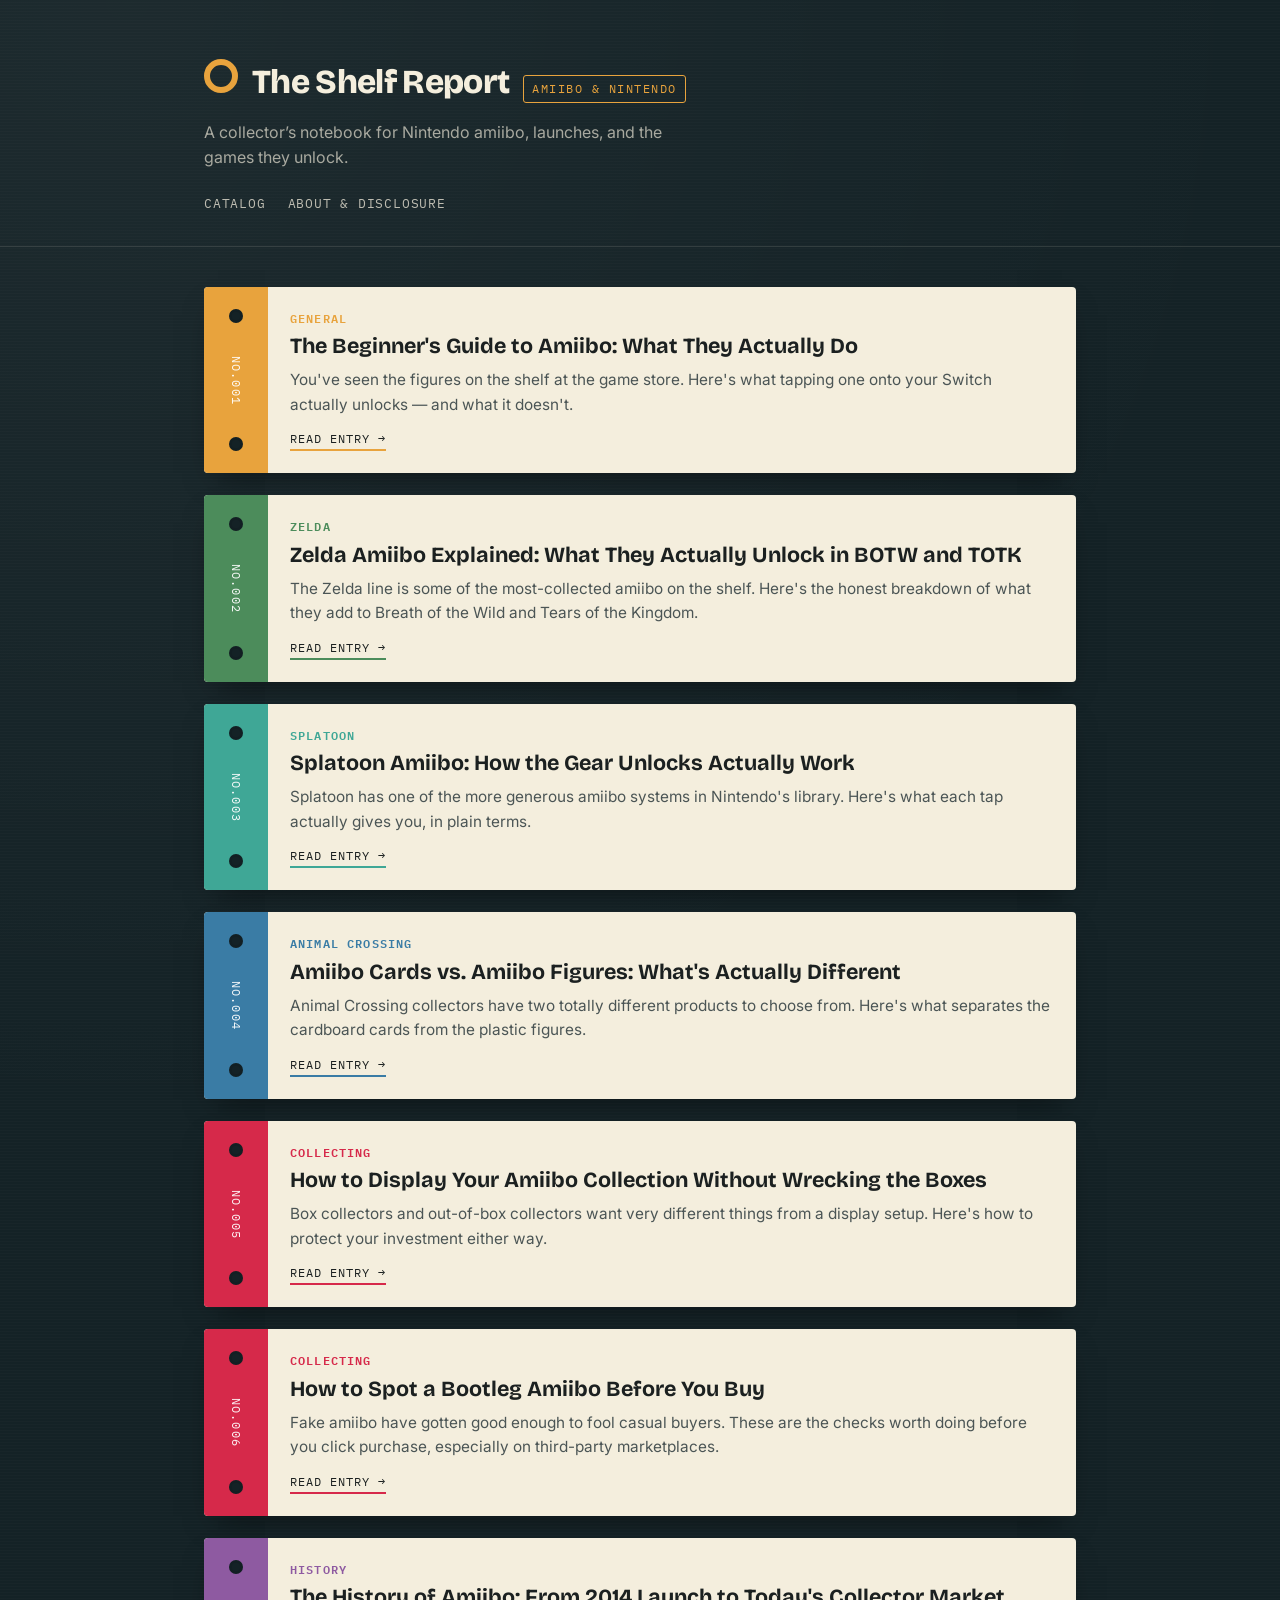
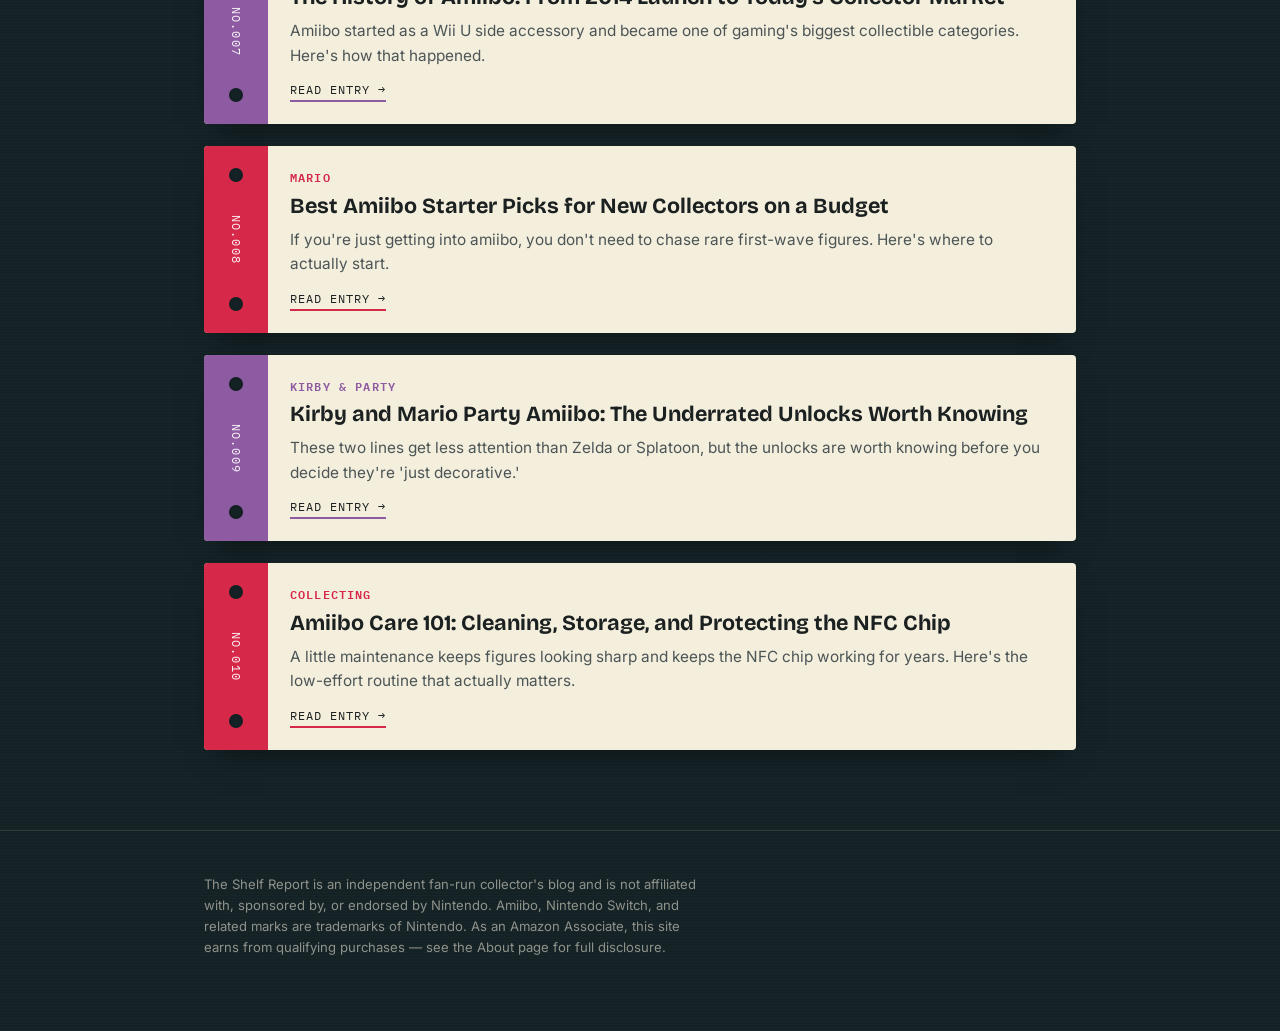
==== index.html @ bdd4741a "Add files via upload" ====
<!DOCTYPE html>
<html lang="en">
<head>
<meta charset="UTF-8">
<meta name="viewport" content="width=device-width, initial-scale=1.0">
<title>The Shelf Report — Amiibo &amp; Nintendo Collector Notebook</title>
<meta name="description" content="A collector&#x27;s notebook for Nintendo amiibo, unlocks, care guides, and launch news.">
<link rel="preconnect" href="https://fonts.googleapis.com">
<link rel="preconnect" href="https://fonts.gstatic.com" crossorigin>
<link href="https://fonts.googleapis.com/css2?family=Bricolage+Grotesque:wght@600;800&family=Inter:wght@400;500;600&family=IBM+Plex+Mono:wght@400;500&display=swap" rel="stylesheet">
<link rel="stylesheet" href="assets/style.css">
</head>
<body>
<header class="site-header">
  <div class="wrap">
    <div class="brand">
      <span class="ring"></span>
      <h1>The Shelf Report</h1>
      <span class="tag">amiibo &amp; nintendo</span>
    </div>
    <p class="tagline">A collector&rsquo;s notebook for Nintendo amiibo, launches, and the games they unlock.</p>
    <nav class="site-nav">
      <a href="index.html">Catalog</a>
      <a href="about.html">About &amp; Disclosure</a>
    </nav>
  </div>
</header>
<main class="binder">
  <div class="wrap" style="display:grid;gap:22px;">

    <a class="entry-card" href="posts/the-beginner-s-guide-to-amiibo-what-they-actually-do.html" style="--series-color:var(--gold)">
      <div class="entry-tab"><span class="entry-num">NO.001</span></div>
      <div class="entry-body">
        <div class="entry-series">General</div>
        <h2>The Beginner&#x27;s Guide to Amiibo: What They Actually Do</h2>
        <p>You&#x27;ve seen the figures on the shelf at the game store. Here&#x27;s what tapping one onto your Switch actually unlocks — and what it doesn&#x27;t.</p>
        <span class="entry-read">Read entry &rarr;</span>
      </div>
    </a>
    <a class="entry-card" href="posts/zelda-amiibo-explained-what-they-actually-unlock-in-botw-and-totk.html" style="--series-color:var(--leaf)">
      <div class="entry-tab"><span class="entry-num">NO.002</span></div>
      <div class="entry-body">
        <div class="entry-series">Zelda</div>
        <h2>Zelda Amiibo Explained: What They Actually Unlock in BOTW and TOTK</h2>
        <p>The Zelda line is some of the most-collected amiibo on the shelf. Here&#x27;s the honest breakdown of what they add to Breath of the Wild and Tears of the Kingdom.</p>
        <span class="entry-read">Read entry &rarr;</span>
      </div>
    </a>
    <a class="entry-card" href="posts/splatoon-amiibo-how-the-gear-unlocks-actually-work.html" style="--series-color:var(--teal)">
      <div class="entry-tab"><span class="entry-num">NO.003</span></div>
      <div class="entry-body">
        <div class="entry-series">Splatoon</div>
        <h2>Splatoon Amiibo: How the Gear Unlocks Actually Work</h2>
        <p>Splatoon has one of the more generous amiibo systems in Nintendo&#x27;s library. Here&#x27;s what each tap actually gives you, in plain terms.</p>
        <span class="entry-read">Read entry &rarr;</span>
      </div>
    </a>
    <a class="entry-card" href="posts/amiibo-cards-vs-amiibo-figures-what-s-actually-different.html" style="--series-color:var(--sky)">
      <div class="entry-tab"><span class="entry-num">NO.004</span></div>
      <div class="entry-body">
        <div class="entry-series">Animal Crossing</div>
        <h2>Amiibo Cards vs. Amiibo Figures: What&#x27;s Actually Different</h2>
        <p>Animal Crossing collectors have two totally different products to choose from. Here&#x27;s what separates the cardboard cards from the plastic figures.</p>
        <span class="entry-read">Read entry &rarr;</span>
      </div>
    </a>
    <a class="entry-card" href="posts/how-to-display-your-amiibo-collection-without-wrecking-the-boxes.html" style="--series-color:var(--cherry)">
      <div class="entry-tab"><span class="entry-num">NO.005</span></div>
      <div class="entry-body">
        <div class="entry-series">Collecting</div>
        <h2>How to Display Your Amiibo Collection Without Wrecking the Boxes</h2>
        <p>Box collectors and out-of-box collectors want very different things from a display setup. Here&#x27;s how to protect your investment either way.</p>
        <span class="entry-read">Read entry &rarr;</span>
      </div>
    </a>
    <a class="entry-card" href="posts/how-to-spot-a-bootleg-amiibo-before-you-buy.html" style="--series-color:var(--cherry)">
      <div class="entry-tab"><span class="entry-num">NO.006</span></div>
      <div class="entry-body">
        <div class="entry-series">Collecting</div>
        <h2>How to Spot a Bootleg Amiibo Before You Buy</h2>
        <p>Fake amiibo have gotten good enough to fool casual buyers. These are the checks worth doing before you click purchase, especially on third-party marketplaces.</p>
        <span class="entry-read">Read entry &rarr;</span>
      </div>
    </a>
    <a class="entry-card" href="posts/the-history-of-amiibo-from-2014-launch-to-today-s-collector-market.html" style="--series-color:var(--plum)">
      <div class="entry-tab"><span class="entry-num">NO.007</span></div>
      <div class="entry-body">
        <div class="entry-series">History</div>
        <h2>The History of Amiibo: From 2014 Launch to Today&#x27;s Collector Market</h2>
        <p>Amiibo started as a Wii U side accessory and became one of gaming&#x27;s biggest collectible categories. Here&#x27;s how that happened.</p>
        <span class="entry-read">Read entry &rarr;</span>
      </div>
    </a>
    <a class="entry-card" href="posts/best-amiibo-starter-picks-for-new-collectors-on-a-budget.html" style="--series-color:var(--cherry)">
      <div class="entry-tab"><span class="entry-num">NO.008</span></div>
      <div class="entry-body">
        <div class="entry-series">Mario</div>
        <h2>Best Amiibo Starter Picks for New Collectors on a Budget</h2>
        <p>If you&#x27;re just getting into amiibo, you don&#x27;t need to chase rare first-wave figures. Here&#x27;s where to actually start.</p>
        <span class="entry-read">Read entry &rarr;</span>
      </div>
    </a>
    <a class="entry-card" href="posts/kirby-and-mario-party-amiibo-the-underrated-unlocks-worth-knowing.html" style="--series-color:var(--plum)">
      <div class="entry-tab"><span class="entry-num">NO.009</span></div>
      <div class="entry-body">
        <div class="entry-series">Kirby &amp; Party</div>
        <h2>Kirby and Mario Party Amiibo: The Underrated Unlocks Worth Knowing</h2>
        <p>These two lines get less attention than Zelda or Splatoon, but the unlocks are worth knowing before you decide they&#x27;re &#x27;just decorative.&#x27;</p>
        <span class="entry-read">Read entry &rarr;</span>
      </div>
    </a>
    <a class="entry-card" href="posts/amiibo-care-101-cleaning-storage-and-protecting-the-nfc-chip.html" style="--series-color:var(--cherry)">
      <div class="entry-tab"><span class="entry-num">NO.010</span></div>
      <div class="entry-body">
        <div class="entry-series">Collecting</div>
        <h2>Amiibo Care 101: Cleaning, Storage, and Protecting the NFC Chip</h2>
        <p>A little maintenance keeps figures looking sharp and keeps the NFC chip working for years. Here&#x27;s the low-effort routine that actually matters.</p>
        <span class="entry-read">Read entry &rarr;</span>
      </div>
    </a>
  </div>
</main>
<footer class="site-footer">
  <div class="wrap">
    <p>The Shelf Report is an independent fan-run collector's blog and is not affiliated with, sponsored by, or endorsed by Nintendo. Amiibo, Nintendo Switch, and related marks are trademarks of Nintendo. As an Amazon Associate, this site earns from qualifying purchases &mdash; see the About page for full disclosure.</p>
  </div>
</footer>
</body>
</html>
---- assets/style.css ----
/* ============================================================
   The Shelf Report — design tokens
   Concept: a collector's ring-binder / catalog page.
   Each entry has a punched "binder tab" colored by series,
   a catalog number (like the number printed on an amiibo box),
   and a card that looks like a sleeved binder page.
   ============================================================ */

:root {
  --bg: #142226;           /* deep teal-navy, like a display-case backdrop */
  --bg-soft: #1b2e33;
  --paper: #f4eedd;        /* warm parchment card stock */
  --paper-line: #e2d8bd;
  --ink: #1b2020;
  --ink-soft: #4b5555;
  --cherry: #d6294a;       /* Mario-red */
  --gold: #e8a33d;         /* accent / highlight */
  --teal: #3fa796;         /* Splatoon/NFC teal */
  --leaf: #4c8c5b;         /* Zelda green */
  --sky: #3a7ca5;          /* Animal Crossing blue */
  --plum: #8e5aa1;         /* Kirby/misc series */

  --display: "Bricolage Grotesque", "Space Grotesk", sans-serif;
  --body: "Inter", "Helvetica Neue", Arial, sans-serif;
  --mono: "IBM Plex Mono", monospace;
}

* { box-sizing: border-box; }
html { scroll-behavior: smooth; }

body {
  margin: 0;
  background: var(--bg);
  background-image:
    radial-gradient(circle at 10% 0%, rgba(255,255,255,0.04), transparent 40%),
    repeating-linear-gradient(0deg, rgba(255,255,255,0.015) 0px, rgba(255,255,255,0.015) 1px, transparent 1px, transparent 3px);
  color: var(--paper);
  font-family: var(--body);
  line-height: 1.6;
}

a { color: inherit; text-decoration: none; }

.wrap {
  max-width: 920px;
  margin: 0 auto;
  padding: 0 24px;
}

/* ---------- Site header ---------- */

.site-header {
  padding: 56px 0 28px;
  border-bottom: 1px solid rgba(244,238,221,0.12);
}

.brand {
  display: flex;
  align-items: baseline;
  gap: 14px;
  flex-wrap: wrap;
}

.brand .ring {
  width: 34px;
  height: 34px;
  border-radius: 50%;
  border: 6px solid var(--gold);
  flex: none;
}

.brand h1 {
  font-family: var(--display);
  font-weight: 800;
  font-size: 2.1rem;
  letter-spacing: -0.02em;
  margin: 0;
  color: var(--paper);
}

.brand .tag {
  font-family: var(--mono);
  font-size: 0.78rem;
  color: var(--gold);
  text-transform: uppercase;
  letter-spacing: 0.12em;
  border: 1px solid var(--gold);
  padding: 3px 8px;
  border-radius: 3px;
}

.tagline {
  margin: 10px 0 0;
  color: rgba(244,238,221,0.65);
  font-size: 1rem;
  max-width: 46ch;
}

.site-nav {
  margin-top: 22px;
  display: flex;
  gap: 22px;
  font-family: var(--mono);
  font-size: 0.82rem;
  text-transform: uppercase;
  letter-spacing: 0.06em;
}

.site-nav a { color: rgba(244,238,221,0.75); border-bottom: 1px solid transparent; padding-bottom: 3px; }
.site-nav a:hover { color: var(--gold); border-color: var(--gold); }

/* ---------- Binder grid (homepage) ---------- */

.binder {
  padding: 40px 0 80px;
  display: grid;
  gap: 22px;
}

.entry-card {
  position: relative;
  display: grid;
  grid-template-columns: 64px 1fr;
  background: var(--paper);
  color: var(--ink);
  border-radius: 4px;
  overflow: hidden;
  box-shadow: 0 14px 30px -14px rgba(0,0,0,0.55);
  transition: transform 0.18s ease, box-shadow 0.18s ease;
}

.entry-card:hover {
  transform: translateY(-3px);
  box-shadow: 0 20px 34px -14px rgba(0,0,0,0.6);
}

.entry-tab {
  position: relative;
  background: var(--series-color, var(--cherry));
  display: flex;
  align-items: center;
  justify-content: center;
}

.entry-tab::before, .entry-tab::after {
  content: "";
  position: absolute;
  left: 50%;
  width: 14px;
  height: 14px;
  background: var(--bg);
  border-radius: 50%;
  transform: translateX(-50%);
  box-shadow: inset 0 0 0 3px rgba(0,0,0,0.08);
}
.entry-tab::before { top: 22px; }
.entry-tab::after { bottom: 22px; }

.entry-num {
  font-family: var(--mono);
  color: rgba(255,255,255,0.92);
  font-size: 0.72rem;
  writing-mode: vertical-rl;
  letter-spacing: 0.1em;
}

.entry-body { padding: 22px 26px 22px 22px; }

.entry-series {
  font-family: var(--mono);
  font-size: 0.72rem;
  text-transform: uppercase;
  letter-spacing: 0.1em;
  color: var(--series-color, var(--cherry));
  font-weight: 600;
}

.entry-body h2 {
  font-family: var(--display);
  font-size: 1.35rem;
  margin: 6px 0 8px;
  line-height: 1.25;
}

.entry-body p { margin: 0; color: var(--ink-soft); font-size: 0.96rem; }

.entry-read {
  display: inline-block;
  margin-top: 12px;
  font-family: var(--mono);
  font-size: 0.78rem;
  text-transform: uppercase;
  letter-spacing: 0.08em;
  color: var(--ink);
  border-bottom: 2px solid var(--series-color, var(--cherry));
}

/* ---------- Post page ---------- */

.post {
  padding: 48px 0 90px;
}

.post-meta {
  font-family: var(--mono);
  font-size: 0.78rem;
  text-transform: uppercase;
  letter-spacing: 0.1em;
  color: var(--gold);
  margin-bottom: 10px;
}

.post h1 {
  font-family: var(--display);
  font-size: 2.3rem;
  line-height: 1.15;
  margin: 0 0 22px;
  color: var(--paper);
  max-width: 26ch;
}

.post-body {
  background: var(--paper);
  color: var(--ink);
  border-radius: 4px;
  padding: 40px 44px;
  box-shadow: 0 18px 40px -18px rgba(0,0,0,0.55);
}

.post-body h2 {
  font-family: var(--display);
  font-size: 1.35rem;
  margin: 32px 0 12px;
  color: var(--ink);
}
.post-body h2:first-child { margin-top: 0; }

.post-body p { margin: 0 0 16px; }
.post-body ul { margin: 0 0 16px; padding-left: 22px; }
.post-body li { margin-bottom: 8px; }

.post-body strong { color: var(--cherry); }

.disclosure-inline {
  font-family: var(--mono);
  font-size: 0.76rem;
  color: var(--ink-soft);
  border-top: 1px dashed var(--paper-line);
  border-bottom: 1px dashed var(--paper-line);
  padding: 12px 0;
  margin: 24px 0;
}

.cta-box {
  margin: 28px 0 6px;
  padding: 20px 22px;
  background: rgba(214,41,74,0.07);
  border: 1px solid rgba(214,41,74,0.25);
  border-radius: 6px;
}

.cta-box .cta-label {
  font-family: var(--mono);
  font-size: 0.72rem;
  text-transform: uppercase;
  letter-spacing: 0.08em;
  color: var(--cherry);
  display: block;
  margin-bottom: 6px;
}

.cta-box a.cta-link {
  color: var(--cherry);
  font-weight: 700;
  border-bottom: 2px solid var(--cherry);
}

.back-link {
  display: inline-block;
  margin-top: 26px;
  font-family: var(--mono);
  font-size: 0.8rem;
  color: var(--gold);
}

/* ---------- Footer ---------- */

.site-footer {
  border-top: 1px solid rgba(244,238,221,0.12);
  padding: 30px 0 60px;
  font-size: 0.82rem;
  color: rgba(244,238,221,0.55);
}

.site-footer p { max-width: 62ch; }

@media (max-width: 600px) {
  .brand h1 { font-size: 1.6rem; }
  .post h1 { font-size: 1.7rem; }
  .post-body { padding: 26px 22px; }
  .entry-card { grid-template-columns: 46px 1fr; }
}
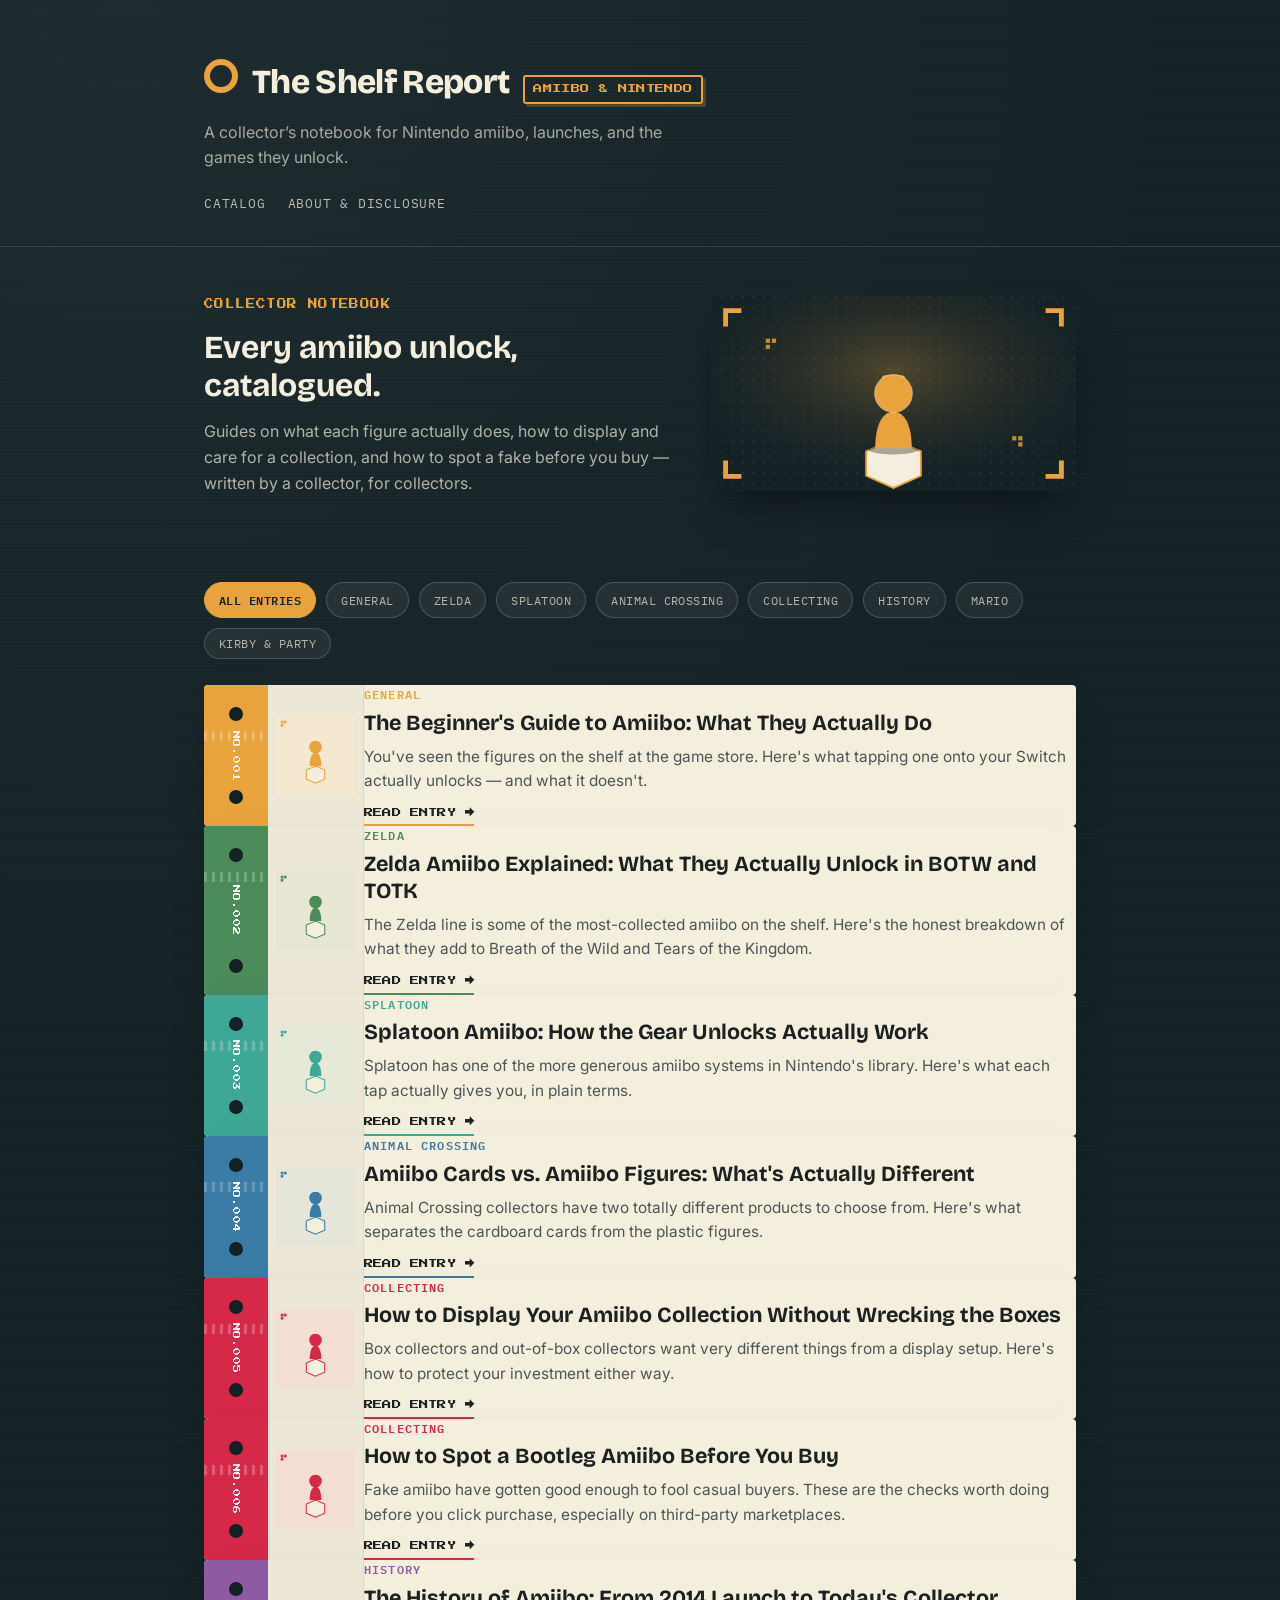
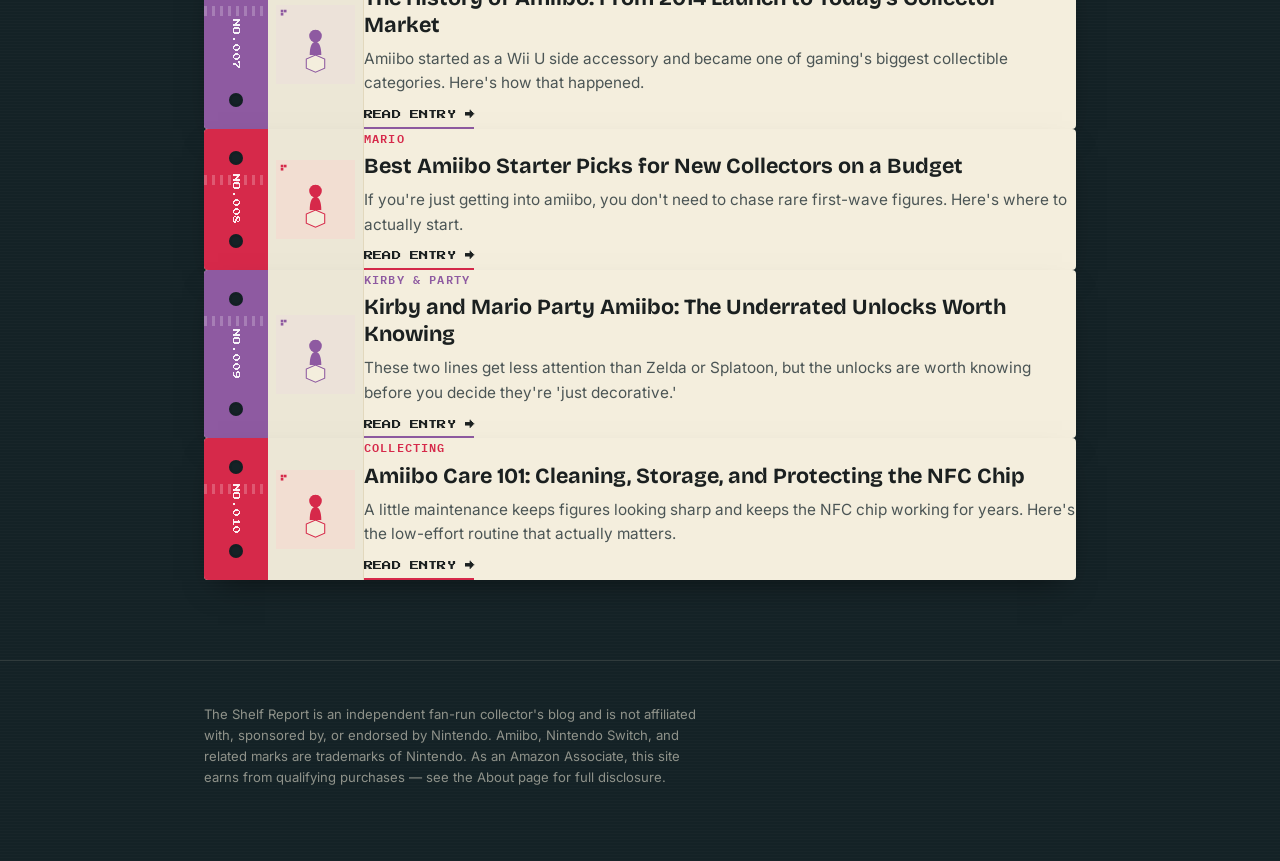
==== commit f455a393: "Add files via upload" ====
--- a/index.html
+++ b/index.html
@@ -5,9 +5,15 @@
 <meta name="viewport" content="width=device-width, initial-scale=1.0">
 <title>The Shelf Report — Amiibo &amp; Nintendo Collector Notebook</title>
 <meta name="description" content="A collector&#x27;s notebook for Nintendo amiibo, unlocks, care guides, and launch news.">
+<meta property="og:title" content="The Shelf Report — Amiibo &amp; Nintendo Collector Notebook">
+<meta property="og:description" content="A collector&#x27;s notebook for Nintendo amiibo, unlocks, care guides, and launch news.">
+<meta property="og:type" content="website">
+<meta property="og:image" content="assets/images/hero-001.svg">
+<meta name="twitter:card" content="summary_large_image">
+<link rel="icon" href="assets/images/favicon.svg" type="image/svg+xml">
 <link rel="preconnect" href="https://fonts.googleapis.com">
 <link rel="preconnect" href="https://fonts.gstatic.com" crossorigin>
-<link href="https://fonts.googleapis.com/css2?family=Bricolage+Grotesque:wght@600;800&family=Inter:wght@400;500;600&family=IBM+Plex+Mono:wght@400;500&display=swap" rel="stylesheet">
+<link href="https://fonts.googleapis.com/css2?family=Bricolage+Grotesque:wght@600;800&family=Press+Start+2P&family=Inter:wght@400;500;600&family=IBM+Plex+Mono:wght@400;500&display=swap" rel="stylesheet">
 <link rel="stylesheet" href="assets/style.css">
 </head>
 <body>
@@ -25,11 +31,25 @@
     </nav>
   </div>
 </header>
+
+  <section class="hero">
+    <div class="wrap hero-inner">
+      <div class="hero-copy">
+        <span class="eyebrow">Collector notebook</span>
+        <h2>Every amiibo unlock, catalogued.</h2>
+        <p>Guides on what each figure actually does, how to display and care for a collection, and how to spot a fake before you buy &mdash; written by a collector, for collectors.</p>
+      </div>
+      <img class="hero-art" src="assets/images/hero-001.svg" alt="" loading="lazy">
+    </div>
+  </section>
 <main class="binder">
-  <div class="wrap" style="display:grid;gap:22px;">
+  <div class="wrap">
+    <div class="chip-row"><button class="chip is-active" data-filter="all">All entries</button><button class="chip" data-filter="general" style="--chip-color:var(--gold)">General</button><button class="chip" data-filter="zelda" style="--chip-color:var(--leaf)">Zelda</button><button class="chip" data-filter="splatoon" style="--chip-color:var(--teal)">Splatoon</button><button class="chip" data-filter="animal-crossing" style="--chip-color:var(--sky)">Animal Crossing</button><button class="chip" data-filter="collecting" style="--chip-color:var(--cherry)">Collecting</button><button class="chip" data-filter="history" style="--chip-color:var(--plum)">History</button><button class="chip" data-filter="mario" style="--chip-color:var(--cherry)">Mario</button><button class="chip" data-filter="kirby-party" style="--chip-color:var(--plum)">Kirby &amp; Party</button></div>
+    <div class="binder-grid">
 
-    <a class="entry-card" href="posts/the-beginner-s-guide-to-amiibo-what-they-actually-do.html" style="--series-color:var(--gold)">
+    <a class="entry-card pixel-corners" href="posts/the-beginner-s-guide-to-amiibo-what-they-actually-do.html" style="--series-color:var(--gold)" data-series="general">
       <div class="entry-tab"><span class="entry-num">NO.001</span></div>
+      <div class="entry-thumb"><img src="assets/images/thumb-001.svg" alt="" loading="lazy"></div>
       <div class="entry-body">
         <div class="entry-series">General</div>
         <h2>The Beginner&#x27;s Guide to Amiibo: What They Actually Do</h2>
@@ -37,8 +57,9 @@
         <span class="entry-read">Read entry &rarr;</span>
       </div>
     </a>
-    <a class="entry-card" href="posts/zelda-amiibo-explained-what-they-actually-unlock-in-botw-and-totk.html" style="--series-color:var(--leaf)">
+    <a class="entry-card pixel-corners" href="posts/zelda-amiibo-explained-what-they-actually-unlock-in-botw-and-totk.html" style="--series-color:var(--leaf)" data-series="zelda">
       <div class="entry-tab"><span class="entry-num">NO.002</span></div>
+      <div class="entry-thumb"><img src="assets/images/thumb-002.svg" alt="" loading="lazy"></div>
       <div class="entry-body">
         <div class="entry-series">Zelda</div>
         <h2>Zelda Amiibo Explained: What They Actually Unlock in BOTW and TOTK</h2>
@@ -46,8 +67,9 @@
         <span class="entry-read">Read entry &rarr;</span>
       </div>
     </a>
-    <a class="entry-card" href="posts/splatoon-amiibo-how-the-gear-unlocks-actually-work.html" style="--series-color:var(--teal)">
+    <a class="entry-card pixel-corners" href="posts/splatoon-amiibo-how-the-gear-unlocks-actually-work.html" style="--series-color:var(--teal)" data-series="splatoon">
       <div class="entry-tab"><span class="entry-num">NO.003</span></div>
+      <div class="entry-thumb"><img src="assets/images/thumb-003.svg" alt="" loading="lazy"></div>
       <div class="entry-body">
         <div class="entry-series">Splatoon</div>
         <h2>Splatoon Amiibo: How the Gear Unlocks Actually Work</h2>
@@ -55,8 +77,9 @@
         <span class="entry-read">Read entry &rarr;</span>
       </div>
     </a>
-    <a class="entry-card" href="posts/amiibo-cards-vs-amiibo-figures-what-s-actually-different.html" style="--series-color:var(--sky)">
+    <a class="entry-card pixel-corners" href="posts/amiibo-cards-vs-amiibo-figures-what-s-actually-different.html" style="--series-color:var(--sky)" data-series="animal-crossing">
       <div class="entry-tab"><span class="entry-num">NO.004</span></div>
+      <div class="entry-thumb"><img src="assets/images/thumb-004.svg" alt="" loading="lazy"></div>
       <div class="entry-body">
         <div class="entry-series">Animal Crossing</div>
         <h2>Amiibo Cards vs. Amiibo Figures: What&#x27;s Actually Different</h2>
@@ -64,8 +87,9 @@
         <span class="entry-read">Read entry &rarr;</span>
       </div>
     </a>
-    <a class="entry-card" href="posts/how-to-display-your-amiibo-collection-without-wrecking-the-boxes.html" style="--series-color:var(--cherry)">
+    <a class="entry-card pixel-corners" href="posts/how-to-display-your-amiibo-collection-without-wrecking-the-boxes.html" style="--series-color:var(--cherry)" data-series="collecting">
       <div class="entry-tab"><span class="entry-num">NO.005</span></div>
+      <div class="entry-thumb"><img src="assets/images/thumb-005.svg" alt="" loading="lazy"></div>
       <div class="entry-body">
         <div class="entry-series">Collecting</div>
         <h2>How to Display Your Amiibo Collection Without Wrecking the Boxes</h2>
@@ -73,8 +97,9 @@
         <span class="entry-read">Read entry &rarr;</span>
       </div>
     </a>
-    <a class="entry-card" href="posts/how-to-spot-a-bootleg-amiibo-before-you-buy.html" style="--series-color:var(--cherry)">
+    <a class="entry-card pixel-corners" href="posts/how-to-spot-a-bootleg-amiibo-before-you-buy.html" style="--series-color:var(--cherry)" data-series="collecting">
       <div class="entry-tab"><span class="entry-num">NO.006</span></div>
+      <div class="entry-thumb"><img src="assets/images/thumb-006.svg" alt="" loading="lazy"></div>
       <div class="entry-body">
         <div class="entry-series">Collecting</div>
         <h2>How to Spot a Bootleg Amiibo Before You Buy</h2>
@@ -82,8 +107,9 @@
         <span class="entry-read">Read entry &rarr;</span>
       </div>
     </a>
-    <a class="entry-card" href="posts/the-history-of-amiibo-from-2014-launch-to-today-s-collector-market.html" style="--series-color:var(--plum)">
+    <a class="entry-card pixel-corners" href="posts/the-history-of-amiibo-from-2014-launch-to-today-s-collector-market.html" style="--series-color:var(--plum)" data-series="history">
       <div class="entry-tab"><span class="entry-num">NO.007</span></div>
+      <div class="entry-thumb"><img src="assets/images/thumb-007.svg" alt="" loading="lazy"></div>
       <div class="entry-body">
         <div class="entry-series">History</div>
         <h2>The History of Amiibo: From 2014 Launch to Today&#x27;s Collector Market</h2>
@@ -91,8 +117,9 @@
         <span class="entry-read">Read entry &rarr;</span>
       </div>
     </a>
-    <a class="entry-card" href="posts/best-amiibo-starter-picks-for-new-collectors-on-a-budget.html" style="--series-color:var(--cherry)">
+    <a class="entry-card pixel-corners" href="posts/best-amiibo-starter-picks-for-new-collectors-on-a-budget.html" style="--series-color:var(--cherry)" data-series="mario">
       <div class="entry-tab"><span class="entry-num">NO.008</span></div>
+      <div class="entry-thumb"><img src="assets/images/thumb-008.svg" alt="" loading="lazy"></div>
       <div class="entry-body">
         <div class="entry-series">Mario</div>
         <h2>Best Amiibo Starter Picks for New Collectors on a Budget</h2>
@@ -100,8 +127,9 @@
         <span class="entry-read">Read entry &rarr;</span>
       </div>
     </a>
-    <a class="entry-card" href="posts/kirby-and-mario-party-amiibo-the-underrated-unlocks-worth-knowing.html" style="--series-color:var(--plum)">
+    <a class="entry-card pixel-corners" href="posts/kirby-and-mario-party-amiibo-the-underrated-unlocks-worth-knowing.html" style="--series-color:var(--plum)" data-series="kirby-party">
       <div class="entry-tab"><span class="entry-num">NO.009</span></div>
+      <div class="entry-thumb"><img src="assets/images/thumb-009.svg" alt="" loading="lazy"></div>
       <div class="entry-body">
         <div class="entry-series">Kirby &amp; Party</div>
         <h2>Kirby and Mario Party Amiibo: The Underrated Unlocks Worth Knowing</h2>
@@ -109,8 +137,9 @@
         <span class="entry-read">Read entry &rarr;</span>
       </div>
     </a>
-    <a class="entry-card" href="posts/amiibo-care-101-cleaning-storage-and-protecting-the-nfc-chip.html" style="--series-color:var(--cherry)">
+    <a class="entry-card pixel-corners" href="posts/amiibo-care-101-cleaning-storage-and-protecting-the-nfc-chip.html" style="--series-color:var(--cherry)" data-series="collecting">
       <div class="entry-tab"><span class="entry-num">NO.010</span></div>
+      <div class="entry-thumb"><img src="assets/images/thumb-010.svg" alt="" loading="lazy"></div>
       <div class="entry-body">
         <div class="entry-series">Collecting</div>
         <h2>Amiibo Care 101: Cleaning, Storage, and Protecting the NFC Chip</h2>
@@ -118,6 +147,7 @@
         <span class="entry-read">Read entry &rarr;</span>
       </div>
     </a>
+    </div>
   </div>
 </main>
 <footer class="site-footer">
@@ -125,5 +155,18 @@
     <p>The Shelf Report is an independent fan-run collector's blog and is not affiliated with, sponsored by, or endorsed by Nintendo. Amiibo, Nintendo Switch, and related marks are trademarks of Nintendo. As an Amazon Associate, this site earns from qualifying purchases &mdash; see the About page for full disclosure.</p>
   </div>
 </footer>
+
+<script>
+document.querySelectorAll('.chip').forEach(function(chip){
+  chip.addEventListener('click', function(){
+    document.querySelectorAll('.chip').forEach(function(c){ c.classList.remove('is-active'); });
+    chip.classList.add('is-active');
+    var f = chip.getAttribute('data-filter');
+    document.querySelectorAll('.entry-card').forEach(function(card){
+      card.style.display = (f === 'all' || card.getAttribute('data-series') === f) ? '' : 'none';
+    });
+  });
+});
+</script>
 </body>
 </html>
--- a/assets/style.css
+++ b/assets/style.css
@@ -21,9 +21,26 @@
   --plum: #8e5aa1;         /* Kirby/misc series */
 
   --display: "Bricolage Grotesque", "Space Grotesk", sans-serif;
+  --pixel: "Press Start 2P", monospace;
   --body: "Inter", "Helvetica Neue", Arial, sans-serif;
   --mono: "IBM Plex Mono", monospace;
 }
+
+/* ---------- Pixel corner bracket accent (original, generic 8-bit motif) ---------- */
+.pixel-corners {
+  position: relative;
+}
+.pixel-corners::before, .pixel-corners::after {
+  content: "";
+  position: absolute;
+  width: 10px;
+  height: 10px;
+  background: var(--series-color, var(--gold));
+  z-index: 2;
+}
+.pixel-corners::before { top: -5px; left: -5px; clip-path: polygon(0 0, 100% 0, 100% 40%, 40% 40%, 40% 100%, 0 100%); }
+.pixel-corners::after { bottom: -5px; right: -5px; clip-path: polygon(100% 100%, 0 100%, 0 60%, 60% 60%, 60% 0, 100% 0); }
+
 
 * { box-sizing: border-box; }
 html { scroll-behavior: smooth; }
@@ -79,14 +96,15 @@
 }
 
 .brand .tag {
-  font-family: var(--mono);
-  font-size: 0.78rem;
+  font-family: var(--pixel);
+  font-size: 0.58rem;
   color: var(--gold);
   text-transform: uppercase;
-  letter-spacing: 0.12em;
-  border: 1px solid var(--gold);
-  padding: 3px 8px;
+  letter-spacing: 0.04em;
+  border: 2px solid var(--gold);
+  padding: 5px 8px;
   border-radius: 3px;
+  box-shadow: 3px 3px 0 rgba(232,163,61,0.25);
 }
 
 .tagline {
@@ -120,7 +138,7 @@
 .entry-card {
   position: relative;
   display: grid;
-  grid-template-columns: 64px 1fr;
+  grid-template-columns: 64px 96px 1fr;
   background: var(--paper);
   color: var(--ink);
   border-radius: 4px;
@@ -131,7 +149,7 @@
 
 .entry-card:hover {
   transform: translateY(-3px);
-  box-shadow: 0 20px 34px -14px rgba(0,0,0,0.6);
+  box-shadow: 0 0 0 3px var(--series-color, var(--cherry)), 0 20px 34px -14px rgba(0,0,0,0.6);
 }
 
 .entry-tab {
@@ -156,15 +174,105 @@
 .entry-tab::before { top: 22px; }
 .entry-tab::after { bottom: 22px; }
 
+/* small connector-pin ticks, evoking a game cartridge edge (original, generic shape) */
+.entry-tab { background-image: repeating-linear-gradient(90deg, rgba(255,255,255,0.22) 0, rgba(255,255,255,0.22) 3px, transparent 3px, transparent 8px); background-size: 100% 10px; background-repeat: no-repeat; background-position: center 46px; }
+
 .entry-num {
-  font-family: var(--mono);
+  font-family: var(--pixel);
   color: rgba(255,255,255,0.92);
-  font-size: 0.72rem;
+  font-size: 0.5rem;
   writing-mode: vertical-rl;
-  letter-spacing: 0.1em;
-}
-
-.entry-body { padding: 22px 26px 22px 22px; }
+  letter-spacing: 0.05em;
+}
+
+.entry-thumb {
+  background: rgba(0,0,0,0.03);
+  display: flex;
+  align-items: center;
+  justify-content: center;
+  padding: 8px;
+  border-right: 1px solid var(--paper-line);
+}
+.entry-thumb img { width: 100%; height: 100%; object-fit: contain; }
+
+/* ---------- Hero section ---------- */
+
+.hero { padding: 44px 0 10px; }
+.hero-inner {
+  display: grid;
+  grid-template-columns: 1.3fr 1fr;
+  gap: 32px;
+  align-items: center;
+}
+.eyebrow {
+  font-family: var(--pixel);
+  font-size: 0.6rem;
+  letter-spacing: 0.04em;
+  color: var(--gold);
+  text-transform: uppercase;
+}
+.hero-copy h2 {
+  font-family: var(--display);
+  font-size: 2rem;
+  line-height: 1.2;
+  margin: 12px 0 14px;
+  color: var(--paper);
+  max-width: 16ch;
+}
+.hero-copy p {
+  color: rgba(244,238,221,0.7);
+  max-width: 48ch;
+  margin: 0;
+}
+.hero-art {
+  width: 100%;
+  border-radius: 8px;
+  box-shadow: 0 20px 44px -18px rgba(0,0,0,0.6);
+}
+
+/* ---------- Category filter chips ---------- */
+
+.chip-row {
+  display: flex;
+  flex-wrap: wrap;
+  gap: 10px;
+  margin: 36px 0 26px;
+}
+.chip {
+  font-family: var(--mono);
+  font-size: 0.76rem;
+  text-transform: uppercase;
+  letter-spacing: 0.04em;
+  color: rgba(244,238,221,0.7);
+  background: rgba(244,238,221,0.06);
+  border: 1px solid rgba(244,238,221,0.18);
+  border-radius: 999px;
+  padding: 7px 14px;
+  cursor: pointer;
+  transition: all 0.15s ease;
+}
+.chip:hover { border-color: var(--chip-color, var(--gold)); color: var(--paper); }
+.chip.is-active {
+  background: var(--chip-color, var(--gold));
+  border-color: var(--chip-color, var(--gold));
+  color: var(--bg);
+  font-weight: 600;
+}
+
+/* ---------- Post featured image ---------- */
+
+.post-featured {
+  margin-bottom: 26px;
+  border-radius: 6px;
+  overflow: hidden;
+  box-shadow: 0 18px 40px -18px rgba(0,0,0,0.55);
+}
+.post-featured img { width: 100%; display: block; }
+
+@media (max-width: 700px) {
+  .hero-inner { grid-template-columns: 1fr; }
+  .hero-art { order: -1; }
+}
 
 .entry-series {
   font-family: var(--mono);
@@ -187,11 +295,12 @@
 .entry-read {
   display: inline-block;
   margin-top: 12px;
-  font-family: var(--mono);
-  font-size: 0.78rem;
-  text-transform: uppercase;
-  letter-spacing: 0.08em;
+  font-family: var(--pixel);
+  font-size: 0.58rem;
+  text-transform: uppercase;
+  letter-spacing: 0.02em;
   color: var(--ink);
+  padding-bottom: 4px;
   border-bottom: 2px solid var(--series-color, var(--cherry));
 }
 
@@ -202,12 +311,12 @@
 }
 
 .post-meta {
-  font-family: var(--mono);
-  font-size: 0.78rem;
-  text-transform: uppercase;
-  letter-spacing: 0.1em;
+  font-family: var(--pixel);
+  font-size: 0.58rem;
+  text-transform: uppercase;
+  letter-spacing: 0.02em;
   color: var(--gold);
-  margin-bottom: 10px;
+  margin-bottom: 14px;
 }
 
 .post h1 {
@@ -298,5 +407,6 @@
   .brand h1 { font-size: 1.6rem; }
   .post h1 { font-size: 1.7rem; }
   .post-body { padding: 26px 22px; }
-  .entry-card { grid-template-columns: 46px 1fr; }
-}
+  .entry-card { grid-template-columns: 40px 1fr; }
+  .entry-thumb { display: none; }
+}
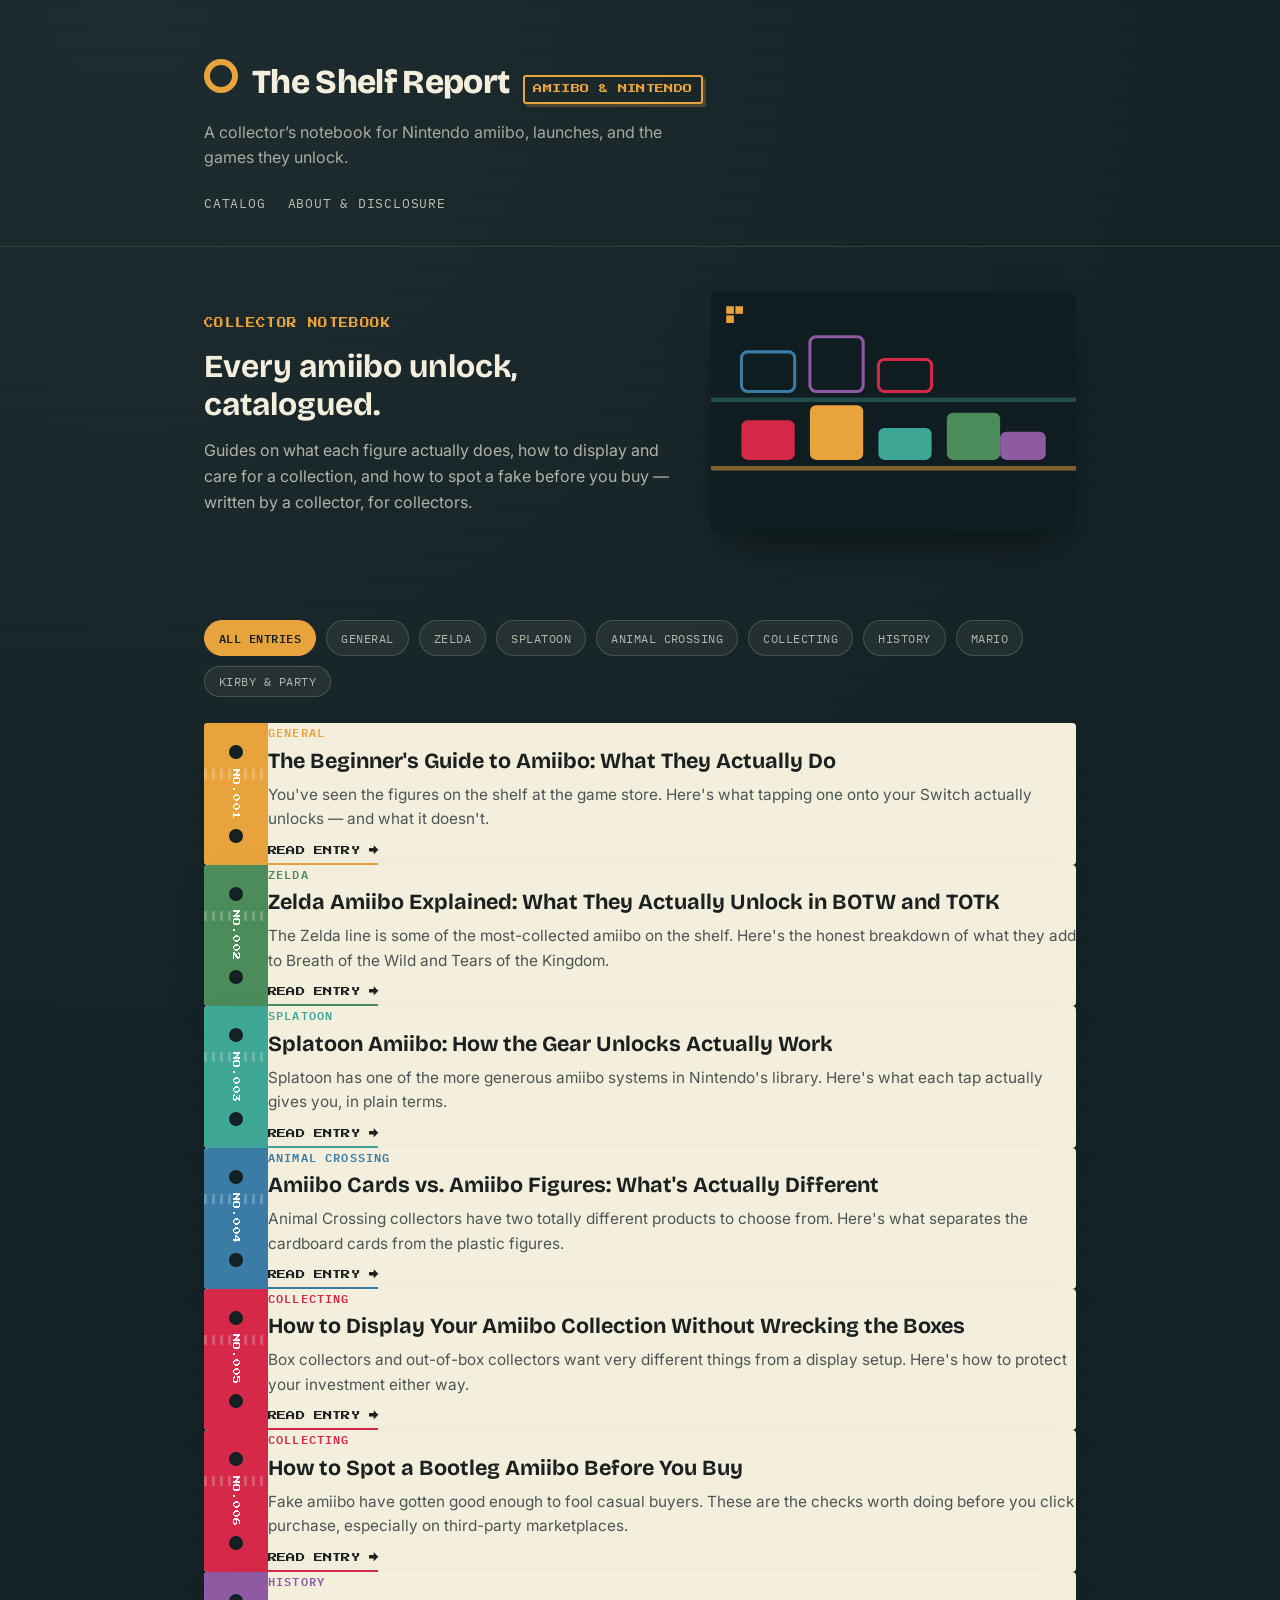
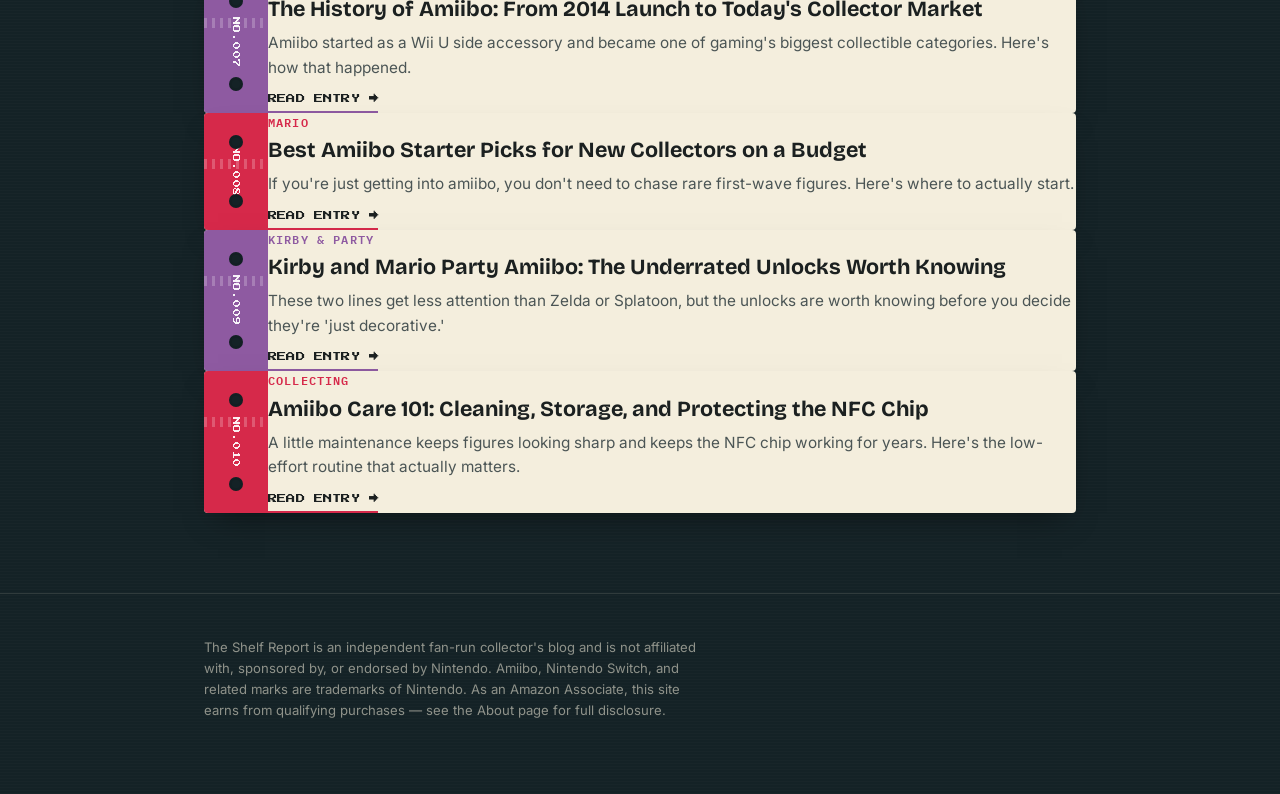
==== commit d5eb95b2: "Add files via upload" ====
--- a/index.html
+++ b/index.html
@@ -8,7 +8,7 @@
 <meta property="og:title" content="The Shelf Report — Amiibo &amp; Nintendo Collector Notebook">
 <meta property="og:description" content="A collector&#x27;s notebook for Nintendo amiibo, unlocks, care guides, and launch news.">
 <meta property="og:type" content="website">
-<meta property="og:image" content="assets/images/hero-001.svg">
+
 <meta name="twitter:card" content="summary_large_image">
 <link rel="icon" href="assets/images/favicon.svg" type="image/svg+xml">
 <link rel="preconnect" href="https://fonts.googleapis.com">
@@ -39,7 +39,28 @@
         <h2>Every amiibo unlock, catalogued.</h2>
         <p>Guides on what each figure actually does, how to display and care for a collection, and how to spot a fake before you buy &mdash; written by a collector, for collectors.</p>
       </div>
-      <img class="hero-art" src="assets/images/hero-001.svg" alt="" loading="lazy">
+      <svg class="hero-art" viewBox="0 0 480 320" xmlns="http://www.w3.org/2000/svg" role="img" aria-label="Decorative shelf illustration">
+      <rect width="480" height="320" rx="10" fill="#0f1c20"/>
+      <rect x="0" y="230" width="480" height="6" fill="#e8a33d" opacity="0.5"/>
+      <rect x="0" y="140" width="480" height="6" fill="#3fa796" opacity="0.35"/>
+      <g>
+        <rect x="40" y="170" width="70" height="52" rx="8" fill="#d6294a"/>
+        <rect x="130" y="150" width="70" height="72" rx="8" fill="#e8a33d"/>
+        <rect x="220" y="180" width="70" height="42" rx="8" fill="#3fa796"/>
+        <rect x="310" y="160" width="70" height="62" rx="8" fill="#4c8c5b"/>
+        <rect x="380" y="185" width="60" height="37" rx="8" fill="#8e5aa1"/>
+      </g>
+      <g>
+        <rect x="40" y="80" width="70" height="52" rx="8" fill="none" stroke="#3a7ca5" stroke-width="4"/>
+        <rect x="130" y="60" width="70" height="72" rx="8" fill="none" stroke="#8e5aa1" stroke-width="4"/>
+        <rect x="220" y="90" width="70" height="42" rx="8" fill="none" stroke="#d6294a" stroke-width="4"/>
+      </g>
+      <g fill="#e8a33d">
+        <rect x="20" y="20" width="10" height="10"/>
+        <rect x="32" y="20" width="10" height="10"/>
+        <rect x="20" y="32" width="10" height="10"/>
+      </g>
+    </svg>
     </div>
   </section>
 <main class="binder">
@@ -49,7 +70,6 @@
 
     <a class="entry-card pixel-corners" href="posts/the-beginner-s-guide-to-amiibo-what-they-actually-do.html" style="--series-color:var(--gold)" data-series="general">
       <div class="entry-tab"><span class="entry-num">NO.001</span></div>
-      <div class="entry-thumb"><img src="assets/images/thumb-001.svg" alt="" loading="lazy"></div>
       <div class="entry-body">
         <div class="entry-series">General</div>
         <h2>The Beginner&#x27;s Guide to Amiibo: What They Actually Do</h2>
@@ -59,7 +79,6 @@
     </a>
     <a class="entry-card pixel-corners" href="posts/zelda-amiibo-explained-what-they-actually-unlock-in-botw-and-totk.html" style="--series-color:var(--leaf)" data-series="zelda">
       <div class="entry-tab"><span class="entry-num">NO.002</span></div>
-      <div class="entry-thumb"><img src="assets/images/thumb-002.svg" alt="" loading="lazy"></div>
       <div class="entry-body">
         <div class="entry-series">Zelda</div>
         <h2>Zelda Amiibo Explained: What They Actually Unlock in BOTW and TOTK</h2>
@@ -69,7 +88,6 @@
     </a>
     <a class="entry-card pixel-corners" href="posts/splatoon-amiibo-how-the-gear-unlocks-actually-work.html" style="--series-color:var(--teal)" data-series="splatoon">
       <div class="entry-tab"><span class="entry-num">NO.003</span></div>
-      <div class="entry-thumb"><img src="assets/images/thumb-003.svg" alt="" loading="lazy"></div>
       <div class="entry-body">
         <div class="entry-series">Splatoon</div>
         <h2>Splatoon Amiibo: How the Gear Unlocks Actually Work</h2>
@@ -79,7 +97,6 @@
     </a>
     <a class="entry-card pixel-corners" href="posts/amiibo-cards-vs-amiibo-figures-what-s-actually-different.html" style="--series-color:var(--sky)" data-series="animal-crossing">
       <div class="entry-tab"><span class="entry-num">NO.004</span></div>
-      <div class="entry-thumb"><img src="assets/images/thumb-004.svg" alt="" loading="lazy"></div>
       <div class="entry-body">
         <div class="entry-series">Animal Crossing</div>
         <h2>Amiibo Cards vs. Amiibo Figures: What&#x27;s Actually Different</h2>
@@ -89,7 +106,6 @@
     </a>
     <a class="entry-card pixel-corners" href="posts/how-to-display-your-amiibo-collection-without-wrecking-the-boxes.html" style="--series-color:var(--cherry)" data-series="collecting">
       <div class="entry-tab"><span class="entry-num">NO.005</span></div>
-      <div class="entry-thumb"><img src="assets/images/thumb-005.svg" alt="" loading="lazy"></div>
       <div class="entry-body">
         <div class="entry-series">Collecting</div>
         <h2>How to Display Your Amiibo Collection Without Wrecking the Boxes</h2>
@@ -99,7 +115,6 @@
     </a>
     <a class="entry-card pixel-corners" href="posts/how-to-spot-a-bootleg-amiibo-before-you-buy.html" style="--series-color:var(--cherry)" data-series="collecting">
       <div class="entry-tab"><span class="entry-num">NO.006</span></div>
-      <div class="entry-thumb"><img src="assets/images/thumb-006.svg" alt="" loading="lazy"></div>
       <div class="entry-body">
         <div class="entry-series">Collecting</div>
         <h2>How to Spot a Bootleg Amiibo Before You Buy</h2>
@@ -109,7 +124,6 @@
     </a>
     <a class="entry-card pixel-corners" href="posts/the-history-of-amiibo-from-2014-launch-to-today-s-collector-market.html" style="--series-color:var(--plum)" data-series="history">
       <div class="entry-tab"><span class="entry-num">NO.007</span></div>
-      <div class="entry-thumb"><img src="assets/images/thumb-007.svg" alt="" loading="lazy"></div>
       <div class="entry-body">
         <div class="entry-series">History</div>
         <h2>The History of Amiibo: From 2014 Launch to Today&#x27;s Collector Market</h2>
@@ -119,7 +133,6 @@
     </a>
     <a class="entry-card pixel-corners" href="posts/best-amiibo-starter-picks-for-new-collectors-on-a-budget.html" style="--series-color:var(--cherry)" data-series="mario">
       <div class="entry-tab"><span class="entry-num">NO.008</span></div>
-      <div class="entry-thumb"><img src="assets/images/thumb-008.svg" alt="" loading="lazy"></div>
       <div class="entry-body">
         <div class="entry-series">Mario</div>
         <h2>Best Amiibo Starter Picks for New Collectors on a Budget</h2>
@@ -129,7 +142,6 @@
     </a>
     <a class="entry-card pixel-corners" href="posts/kirby-and-mario-party-amiibo-the-underrated-unlocks-worth-knowing.html" style="--series-color:var(--plum)" data-series="kirby-party">
       <div class="entry-tab"><span class="entry-num">NO.009</span></div>
-      <div class="entry-thumb"><img src="assets/images/thumb-009.svg" alt="" loading="lazy"></div>
       <div class="entry-body">
         <div class="entry-series">Kirby &amp; Party</div>
         <h2>Kirby and Mario Party Amiibo: The Underrated Unlocks Worth Knowing</h2>
@@ -139,7 +151,6 @@
     </a>
     <a class="entry-card pixel-corners" href="posts/amiibo-care-101-cleaning-storage-and-protecting-the-nfc-chip.html" style="--series-color:var(--cherry)" data-series="collecting">
       <div class="entry-tab"><span class="entry-num">NO.010</span></div>
-      <div class="entry-thumb"><img src="assets/images/thumb-010.svg" alt="" loading="lazy"></div>
       <div class="entry-body">
         <div class="entry-series">Collecting</div>
         <h2>Amiibo Care 101: Cleaning, Storage, and Protecting the NFC Chip</h2>
--- a/assets/style.css
+++ b/assets/style.css
@@ -138,7 +138,7 @@
 .entry-card {
   position: relative;
   display: grid;
-  grid-template-columns: 64px 96px 1fr;
+  grid-template-columns: 64px 1fr;
   background: var(--paper);
   color: var(--ink);
   border-radius: 4px;
@@ -185,15 +185,50 @@
   letter-spacing: 0.05em;
 }
 
-.entry-thumb {
-  background: rgba(0,0,0,0.03);
-  display: flex;
-  align-items: center;
-  justify-content: center;
-  padding: 8px;
-  border-right: 1px solid var(--paper-line);
-}
-.entry-thumb img { width: 100%; height: 100%; object-fit: contain; }
+/* ---------- Product photo placeholder (post pages) ---------- */
+
+.photo-slot {
+  margin-bottom: 26px;
+  border: 2px dashed rgba(244,238,221,0.28);
+  border-radius: 8px;
+  padding: 34px 28px;
+  text-align: center;
+  background: rgba(244,238,221,0.03);
+}
+.photo-slot-inner { max-width: 46ch; margin: 0 auto; }
+.photo-slot-label {
+  display: inline-block;
+  font-family: var(--pixel);
+  font-size: 0.6rem;
+  letter-spacing: 0.03em;
+  color: var(--gold);
+  text-transform: uppercase;
+  border: 1px solid var(--gold);
+  border-radius: 3px;
+  padding: 5px 10px;
+  margin-bottom: 12px;
+}
+.photo-slot p {
+  margin: 0 0 14px;
+  color: rgba(244,238,221,0.62);
+  font-size: 0.88rem;
+  line-height: 1.5;
+}
+.photo-slot-link {
+  font-family: var(--mono);
+  font-size: 0.82rem;
+  color: var(--gold);
+  border-bottom: 1px solid var(--gold);
+}
+
+/* ---------- Inline product links within post copy ---------- */
+
+.inline-product-link {
+  color: var(--cherry);
+  border-bottom: 1px dotted var(--cherry);
+  font-weight: 600;
+}
+.inline-product-link:hover { border-bottom-style: solid; }
 
 /* ---------- Hero section ---------- */
 
@@ -408,5 +443,4 @@
   .post h1 { font-size: 1.7rem; }
   .post-body { padding: 26px 22px; }
   .entry-card { grid-template-columns: 40px 1fr; }
-  .entry-thumb { display: none; }
-}
+}
